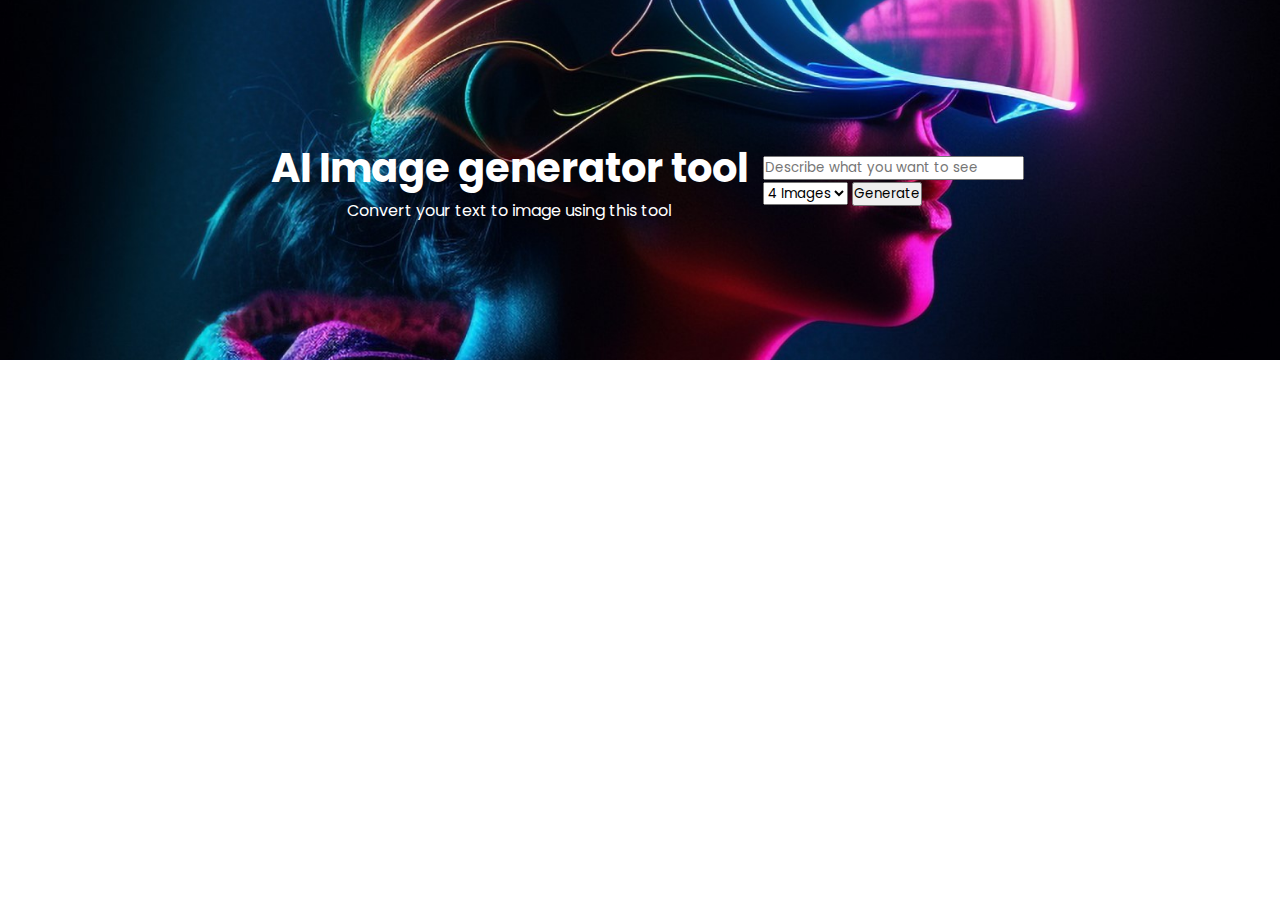
==== AI Image Generation/index.html @ 190712af "Initial Structure" ====
<!DOCTYPE html>
<html lang="en">
<head>
    <meta charset="UTF-8">
    <meta name="viewport" content="width=device-width, initial-scale=1.0">
    <title>AI Image Generator</title>
    <link rel="stylesheet" href="style.css"/>
</head>
<body>
    <section class="image-generator">
        <div class="content">
            <h1>AI Image generator tool</h1>
            <p> Convert your text to image using this tool</p>
        </div>
        <form action="#" class="generate-form">
            <input type="text" class="prompt-input" placeholder="Describe what you want to see" required>
            <div class="controls">
                <select class="img-quantity">
                    <option value="1"> 1 Image</option>
                    <option value="2"> 2 Images</option>
                    <option value="3"> 3 Images</option>
                    <option value="4" selected> 4 Images</option>
                </select>
                <button class="generate-btn">Generate</button>
            </div>
        </form>
    </section>
</body>
</html>
---- AI Image Generation/style.css ----
@import url('https://fonts.googleapis.com/css2?family=Poppins:ital,wght@0,100;0,200;0,300;0,400;0,500;0,600;0,700;0,800;0,900;1,100;1,200;1,300;1,400;1,500;1,600;1,700;1,800;1,900&display=swap');

*{
    margin:0;
    padding:0;
    box-sizing: border-box;
    font-family: 'Poppins', sans-serif;
}

.image-generator{
    height:40vh;
    background: url("images/bg.jpg");
    display: flex;
    align-items: center;
    justify-content: center;
    background-size: cover;
    background-position: center;

}

.image-generator .content{
    color:#fff;
    padding: 0 15px;
    max-width: 760px;
    text-align: center;
}

.image-generator h1{
    font-size: 2.5rem;
    font-weight:700;
}
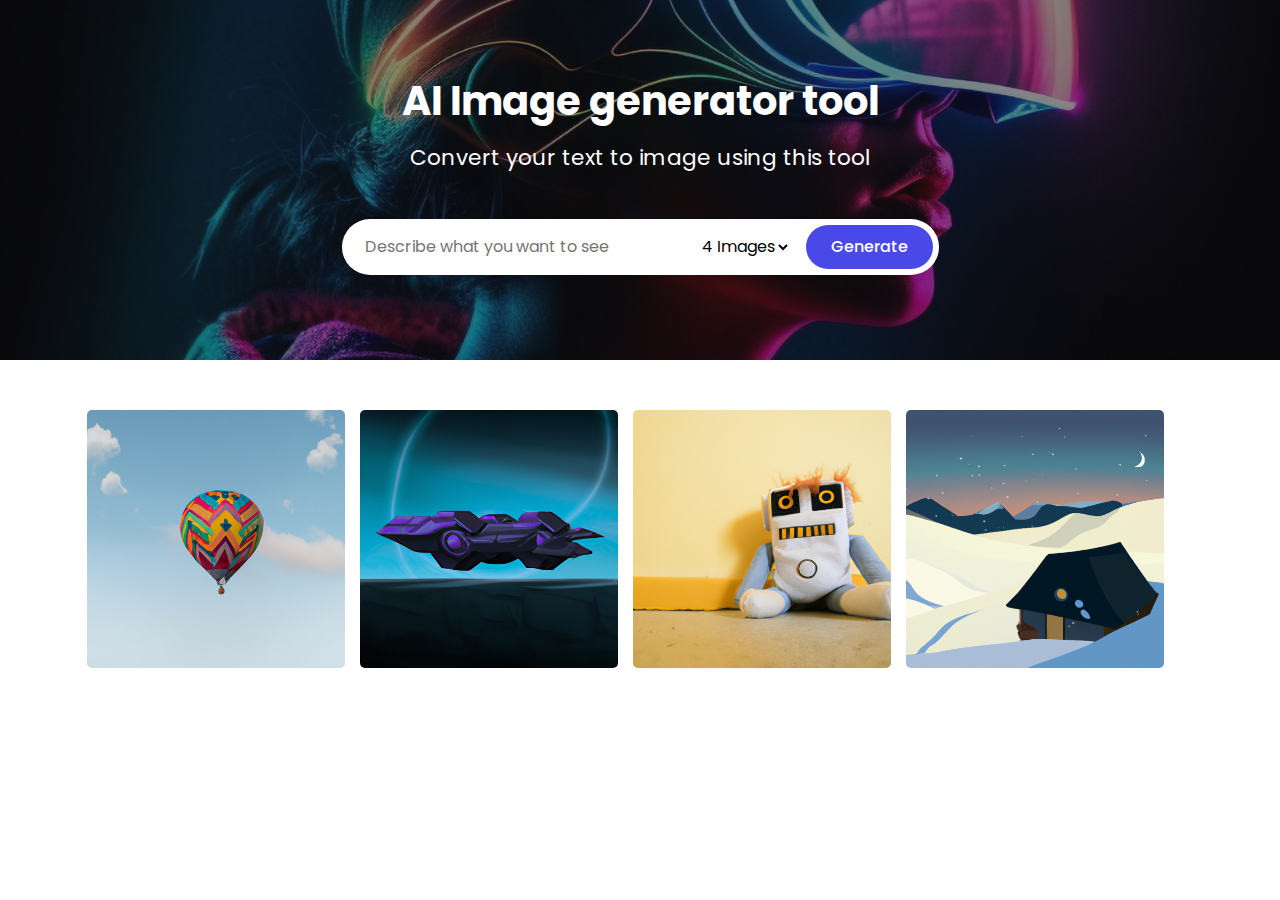
==== commit e0db4923: "Making things responsive" ====
--- a/AI Image Generation/index.html
+++ b/AI Image Generation/index.html
@@ -11,19 +11,45 @@
         <div class="content">
             <h1>AI Image generator tool</h1>
             <p> Convert your text to image using this tool</p>
+            <form action="#" class="generate-form">
+                <input type="text" class="prompt-input" placeholder="Describe what you want to see" required>
+                <div class="controls">
+                    <select class="img-quantity">
+                        <option value="1"> 1 Image</option>
+                        <option value="2"> 2 Images</option>
+                        <option value="3"> 3 Images</option>
+                        <option value="4" selected> 4 Images</option>
+                    </select>
+                    <button class="generate-btn">Generate</button>
+                </div>
+            </form>
         </div>
-        <form action="#" class="generate-form">
-            <input type="text" class="prompt-input" placeholder="Describe what you want to see" required>
-            <div class="controls">
-                <select class="img-quantity">
-                    <option value="1"> 1 Image</option>
-                    <option value="2"> 2 Images</option>
-                    <option value="3"> 3 Images</option>
-                    <option value="4" selected> 4 Images</option>
-                </select>
-                <button class="generate-btn">Generate</button>
-            </div>
-        </form>
+    </section>
+    <section class="image-gallery">
+        <div class="img-card">
+            <img src="images/img-1.jpg" alt="image"/>
+            <a href="#" class="download-btn">
+                <img src="images/download.svg" alt="download icon" srcset="">
+            </a>
+        </div>
+        <div class="img-card">
+            <img src="images/img-2.jpg" alt="image"/>
+            <a href="#" class="download-btn">
+                <img src="images/download.svg" alt="download icon" srcset="">
+            </a>
+        </div>
+        <div class="img-card">
+            <img src="images/img-3.jpg" alt="image"/>
+            <a href="#" class="download-btn">
+                <img src="images/download.svg" alt="download icon" srcset="">
+            </a>
+        </div>
+        <div class="img-card">
+            <img src="images/img-4.jpg" alt="image"/>
+            <a href="#" class="download-btn">
+                <img src="images/download.svg" alt="download icon" srcset="">
+            </a>
+        </div>
     </section>
 </body>
 </html>--- a/AI Image Generation/style.css
+++ b/AI Image Generation/style.css
@@ -15,7 +15,20 @@
     justify-content: center;
     background-size: cover;
     background-position: center;
-
+    flex-direction: column;
+    position: relative;
+}
+
+.image-generator::before {
+    content:"";
+    position: absolute;
+    left:0;
+    top:0;
+    right:0;
+    width: 100%;
+    height:100%;
+    opacity: 0.5;
+    background: #121212;
 }
 
 .image-generator .content{
@@ -23,9 +36,166 @@
     padding: 0 15px;
     max-width: 760px;
     text-align: center;
+    position: relative;
 }
 
 .image-generator h1{
     font-size: 2.5rem;
     font-weight:700;
 }
+
+.image-generator p{
+    font-size: 1.35rem;
+    margin-top: 10px;
+}
+
+.image-generator .generate-form {
+    height: 56px;
+    width:100%;
+    display: flex;
+    padding: 6px;
+    margin: 45px 0 15px;
+    align-items: center;
+    justify-content: space-between;
+    background-color: white;
+    border-radius: 30px;
+}
+
+.generate-form .prompt-input {
+    width: 100%;
+    height: 100%;
+    font-size: 1rem;
+    outline: none;
+    border: none;
+    background: none;
+    padding: 0 17px;
+}
+
+.generate-form .controls{
+    display: flex;
+    height: 100%;
+    gap: 15px;
+}
+
+.generate-form .img-quantity {
+    outline: none;
+    border: none;
+    background: none;
+    font-size:  1rem;
+}
+
+.generate-form .generate-btn{
+    font-size: 1rem;
+    outline: none;
+    border: none;
+    border-radius: 30px;
+    color:white;
+    font-size: 1rem;
+    font-weight: 500;
+    padding : 0 25px;
+    cursor: pointer;
+    background: #4949E7;
+}
+.image-gallery{
+    display: flex;
+    flex-wrap: wrap;
+    gap: 15px;
+    padding: 0 15px;
+    max-width: 1250px;
+    margin: 50px 0;
+    justify-content: center;
+}
+
+.image-gallery .img-card{
+    width:258px;
+    aspect-ratio: 1 / 1;
+    display: flex;
+    align-items: center;
+    justify-content: center;
+    border-radius: 5px;
+    overflow: hidden;
+    position: relative;
+    background: #e9e9e9;
+}
+
+.image-gallery .img-card img{
+    width: 100%;
+    height: 100%;
+    object-fit: cover;
+}
+.image-gallery .img-card.loading img{
+    width:80px;
+    height:80px;
+}
+.image-gallery .img-card .download-btn{
+    position: absolute;
+    bottom: 15px;
+    right: 15px;
+    background: white;
+    height:36px;
+    width:36px;
+    border-radius: 50%;
+    /* display: none; */
+    display: none;
+    align-items: center;
+    justify-content: center;
+
+}
+
+.image-gallery .img-card:not(.loading):hover .download-btn{
+    display: flex;
+}
+
+.image-gallery .img-card .download-btn img{
+    width:14px;
+    height:14px;
+}
+
+@media screen and (max-width:760px){
+    .image-generator h1{
+        font-size: 1.8rem;
+    }
+
+    .image-generator p{
+        font-size: 1rem;
+    }
+
+    .image-generator .generate-form{
+        margin-top: 30px;
+        height: 52px;
+        display: block;
+    }
+    
+    .generate-form .controls{
+        height: 40px;
+        margin-top: 15px;
+        align-items: center;
+        justify-content: flex-end;
+    }
+
+    .generate-form .img-quantity{
+        color:#fff;
+    }
+
+    .generate-form .img-quantity option{
+        color:#000;
+    }
+
+    .generate-form .generate-btn {
+        height:100%;
+    }
+
+    .image-gallery .img-card:not(.loading) .download-btn{
+        display: flex;
+    }
+
+    .image-gallery {
+        margin-top: 20px;
+    }
+}
+
+@media screen and (max-width: 550px) {
+    .image-gallery .img-card {
+        width: 100%;
+    }
+}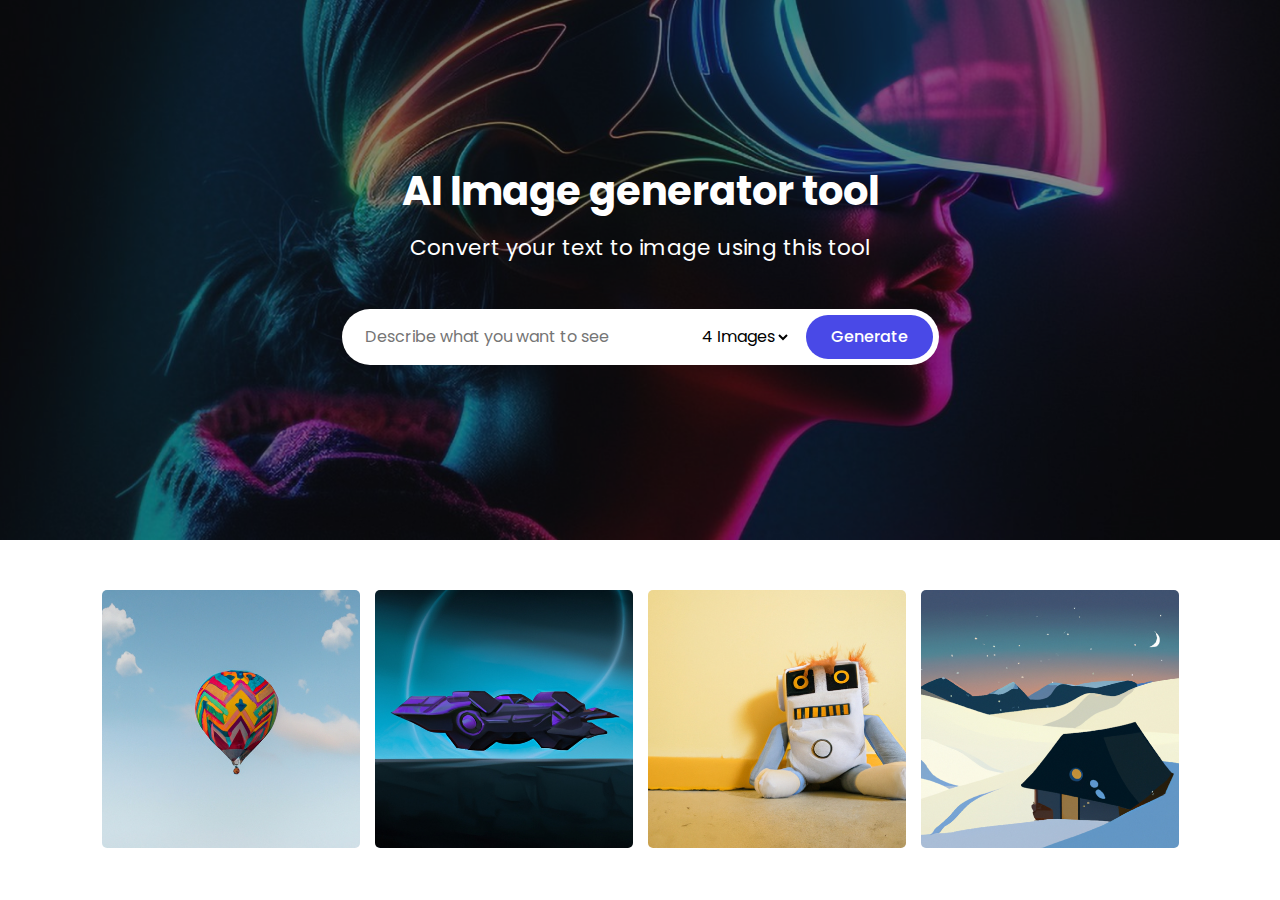
==== commit be470c89: "Finishing project" ====
--- a/AI Image Generation/index.html
+++ b/AI Image Generation/index.html
@@ -5,6 +5,7 @@
     <meta name="viewport" content="width=device-width, initial-scale=1.0">
     <title>AI Image Generator</title>
     <link rel="stylesheet" href="style.css"/>
+    <script src="script.js" defer> </script>
 </head>
 <body>
     <section class="image-generator">
@@ -32,6 +33,7 @@
                 <img src="images/download.svg" alt="download icon" srcset="">
             </a>
         </div>
+
         <div class="img-card">
             <img src="images/img-2.jpg" alt="image"/>
             <a href="#" class="download-btn">
--- a/AI Image Generation/style.css
+++ b/AI Image Generation/style.css
@@ -8,7 +8,7 @@
 }
 
 .image-generator{
-    height:40vh;
+    height:60vh;
     background: url("images/bg.jpg");
     display: flex;
     align-items: center;
@@ -102,7 +102,7 @@
     gap: 15px;
     padding: 0 15px;
     max-width: 1250px;
-    margin: 50px 0;
+    margin: 50px auto;
     justify-content: center;
 }
 
